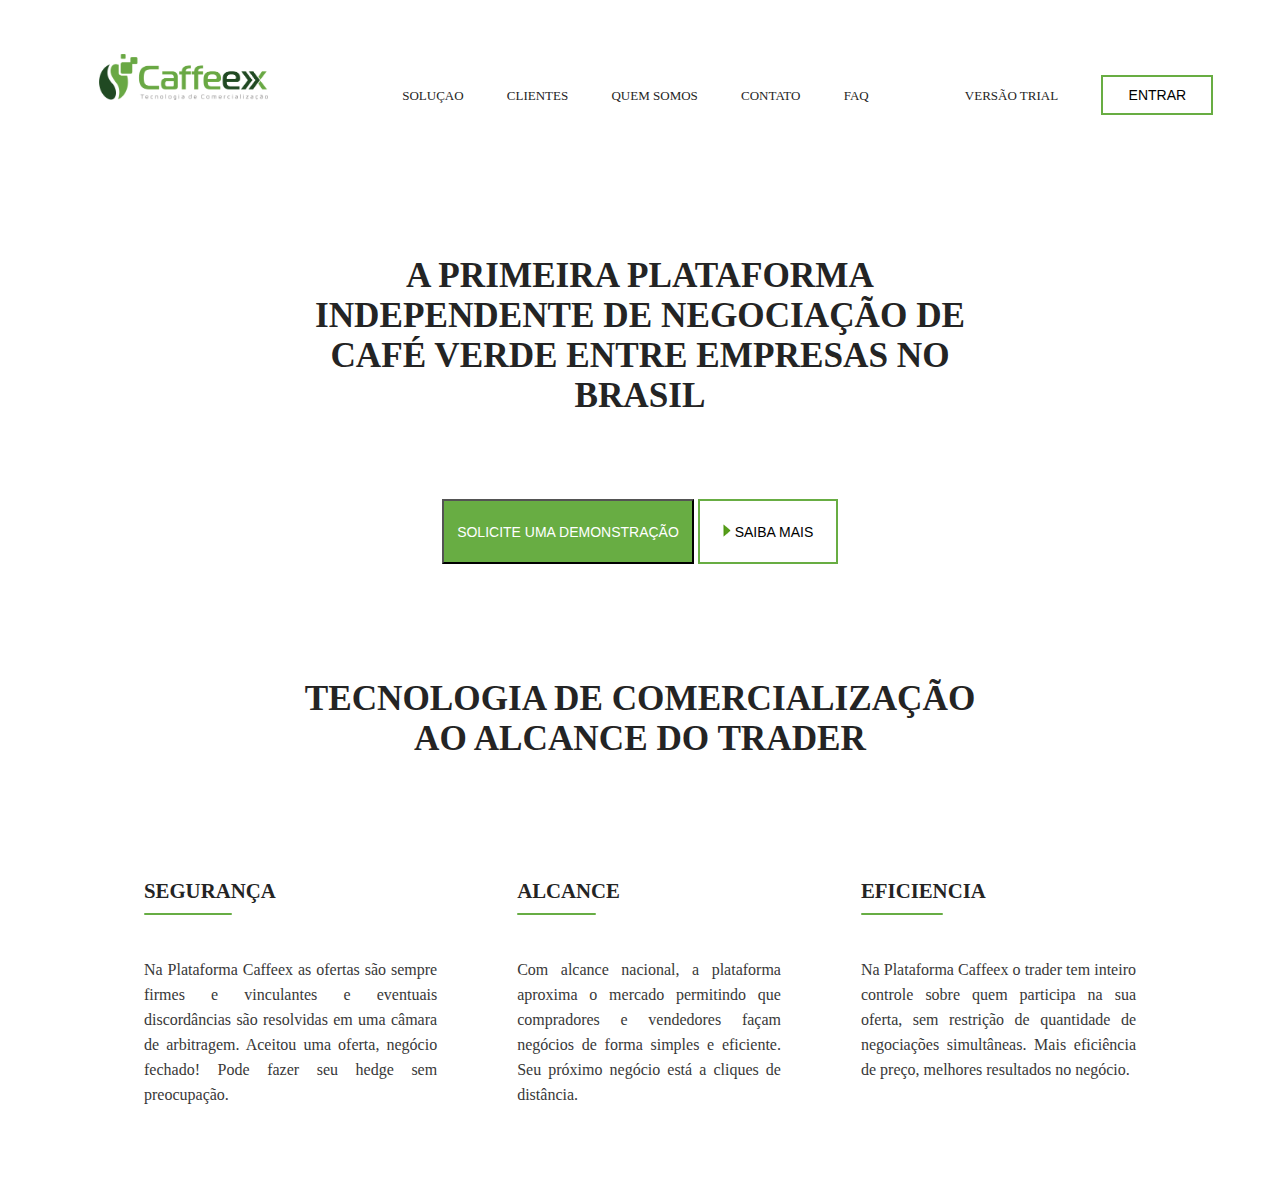
==== app/index.html @ cc2c42a1 "First commit" ====
<!DOCTYPE html>

<html>

<head>
    <meta charset="UTF-8">
    <meta name="description" content="A primeira plataforma independente de negociação de café verde entre empresas no brasil">
    <meta name="author" content="Cristina Benito">
    <meta name="viewport" content="width=device-width, initial-scale=1.0">
    <link rel="stylesheet" href="../assests/css/style.css" />
    <link rel="stylesheet" href="../assests/fonts/fontawesome-web/css/all.css">
    <link rel="stylesheet" href="../assests/fonts/font-lato/Lato-Regular.ttf">
</head>

<body>
    <div class="container">
        <header>
            <nav class="nav">
                <section class="nav-image">
                    <img src="../assests/imgs/logo.png">

                    <ul class="my-hover">
                        <li>SOLUÇAO</li>
                    </ul>
                    <ul class="my-hover">
                        <li>CLIENTES</li>
                    </ul>
                    <ul class="my-hover">
                        <li>QUEM SOMOS</li>
                    </ul>
                    <ul class="my-hover">
                        <li>CONTATO</li>
                    </ul>
                    <ul class="my-hover">
                        <li>FAQ</li>
                    </ul>
                </section>
                <section class="d-flex my-justify-content-end">
                    <ul class="my-hover">
                        <li>VERSÃO TRIAL</li>
                    </ul>

                    <ul>
                        <li><button class="my-button my-button-colorless nav-button">ENTRAR</button></li>
                    </ul>
                </section>

            </nav>
        </header>

        <section class="my-flex my-justify-content-center my-flex-column my-align-items-center my-width-100">
            <div class="slogan">
                <h3> a primeira plataforma independente de
                    negociação de café verde entre
                    empresas no brasil</h3>
            </div>

            <div class="buttons">
                <button class="my-button my-button-green button-info">SOLICITE UMA DEMONSTRAÇÃO</button>
                <button class="my-button my-button-colorless button-more"><img src="../assests/imgs/top.png"> SAIBA
                    MAIS</button>
            </div>
        </section>

        <section class="my-flex my-justify-content-center my-flex-column my-align-items-center my-width-100">
            <div class="slogan">
                <h3>tecnologia de comercialização <br>
                    ao alcance do trader</h3>
            </div>
        </section>

        <section class="display-col my-flex my-justify-content-between">
            <div class="text-col">
                <h4 class="my-h4">SEGURANÇA</h4>
                <p>Na Plataforma Caffeex as ofertas são sempre firmes e vinculantes e eventuais discordâncias são
                resolvidas em uma câmara de arbitragem. Aceitou uma oferta, negócio fechado! Pode fazer seu hedge
                sem preocupação.</p>
            </div>
            <div class="text-col">
                    <h4 class="my-h4">ALCANCE</h4>
                <p>Com alcance nacional, a plataforma aproxima o mercado permitindo que compradores e vendedores façam
                negócios de forma simples e eficiente. Seu próximo negócio está a cliques de distância.</p>
            </div>
            <div class="text-col">
                    <h4 class="my-h4">EFICIENCIA</h4>
               <p>Na Plataforma Caffeex o trader tem inteiro controle sobre quem participa na sua oferta, sem restrição
                de quantidade de negociações simultâneas. Mais eficiência de preço, melhores resultados no negócio.</p>
            </div>
        </section>


        <footer>

        </footer>
    </div>
</body>

</html>
---- assests/css/style.css ----
html, h3 {
    font-family: 'lato';
    color: #242424;
}

p {
    color: #383838;
}

.container {
    width: 100%;
}

.bg {
    background-image: url("../imgs/");
}

.nav section {
    display: inline-block;
    margin-left: 2em;
    padding: 1em;
    font-size: 13px;
}

.nav section ul {
    cursor: pointer;
    list-style: none;
    display: inline-block;
}

.nav section ul li {
    justify-content: center;
}

.my-hover li:hover {
    display: flex;
    align-items: flex-end;
    width: 120%;
    height: 2px;
    line-height: 2em;
    border-radius: 20px;
    background-color: #67AD44; 
  
}

.nav-image img{
    max-width: 13em;
    margin: 2.5em 7em 0em 4em;
}

.my-button {
    font-size: 14px;
    text-align: center;
}

.my-button-colorless {
    background-color: #ffffff;
    border: 2px solid #68ad43;
}

.my-button-colorless:hover {
    background-color: #68ad43;
    color: #ffffff;
}

.nav-button {
    width: 8em; 
    padding: 0.7em 0.5em;  
}

.my-button-green {
    background-color: #68ad43;
    color: #ffffff;
}

.my-button-green:hover {
    background-color: #ffffff;
    color: #000000;
}

.button-info {
    width: 18em;
    padding: 1.6em 0.2em;
    cursor: pointer;
}

.button-more {
    width: 10em;
    padding: 1.6em 0.2em;
    cursor: pointer;
}

.my-flex {
    display: flex;
}

.my-justify-content-start {
    justify-content: flex-start;
}

.my-justify-content-between {
    justify-content: space-between;
}

.my-justify-content-end {
    justify-content: flex-end;
}

.my-align-items-start {
    align-items: flex-start;
}

.my-align-items-center {
    align-items: center;
}

.my-align-items-end {
    align-items: flex-end;
}

.my-flex-column {
    flex-direction: column;
}

.my-width-100 {
    width: 100%;
}

.slogan {
    width: 45em;
    margin-top: 5em;
}

.slogan h3 {
    text-align: center;
    text-transform: uppercase;
    word-wrap: break-word;
    font-size: 2.2em;

}

.buttons {
    margin-top: 3em;
    text-align: center;
}

.display-col {
    margin: 1em 6em;
 }
 

.text-col {
   margin: 1.5em 1.5em;
   padding: 1em;
   line-height: 25px;
   text-align: justify;
}

.text-col h4 {
    font-size: 1.3em;
    margin-bottom: 2em;
}


.my-h4:after {
    content: ' ';
    display: flex;
    width: 30%;
    height: 2px;
    margin-top: 10px;
    border-radius: 20px;
    background-color: #67AD44;
}
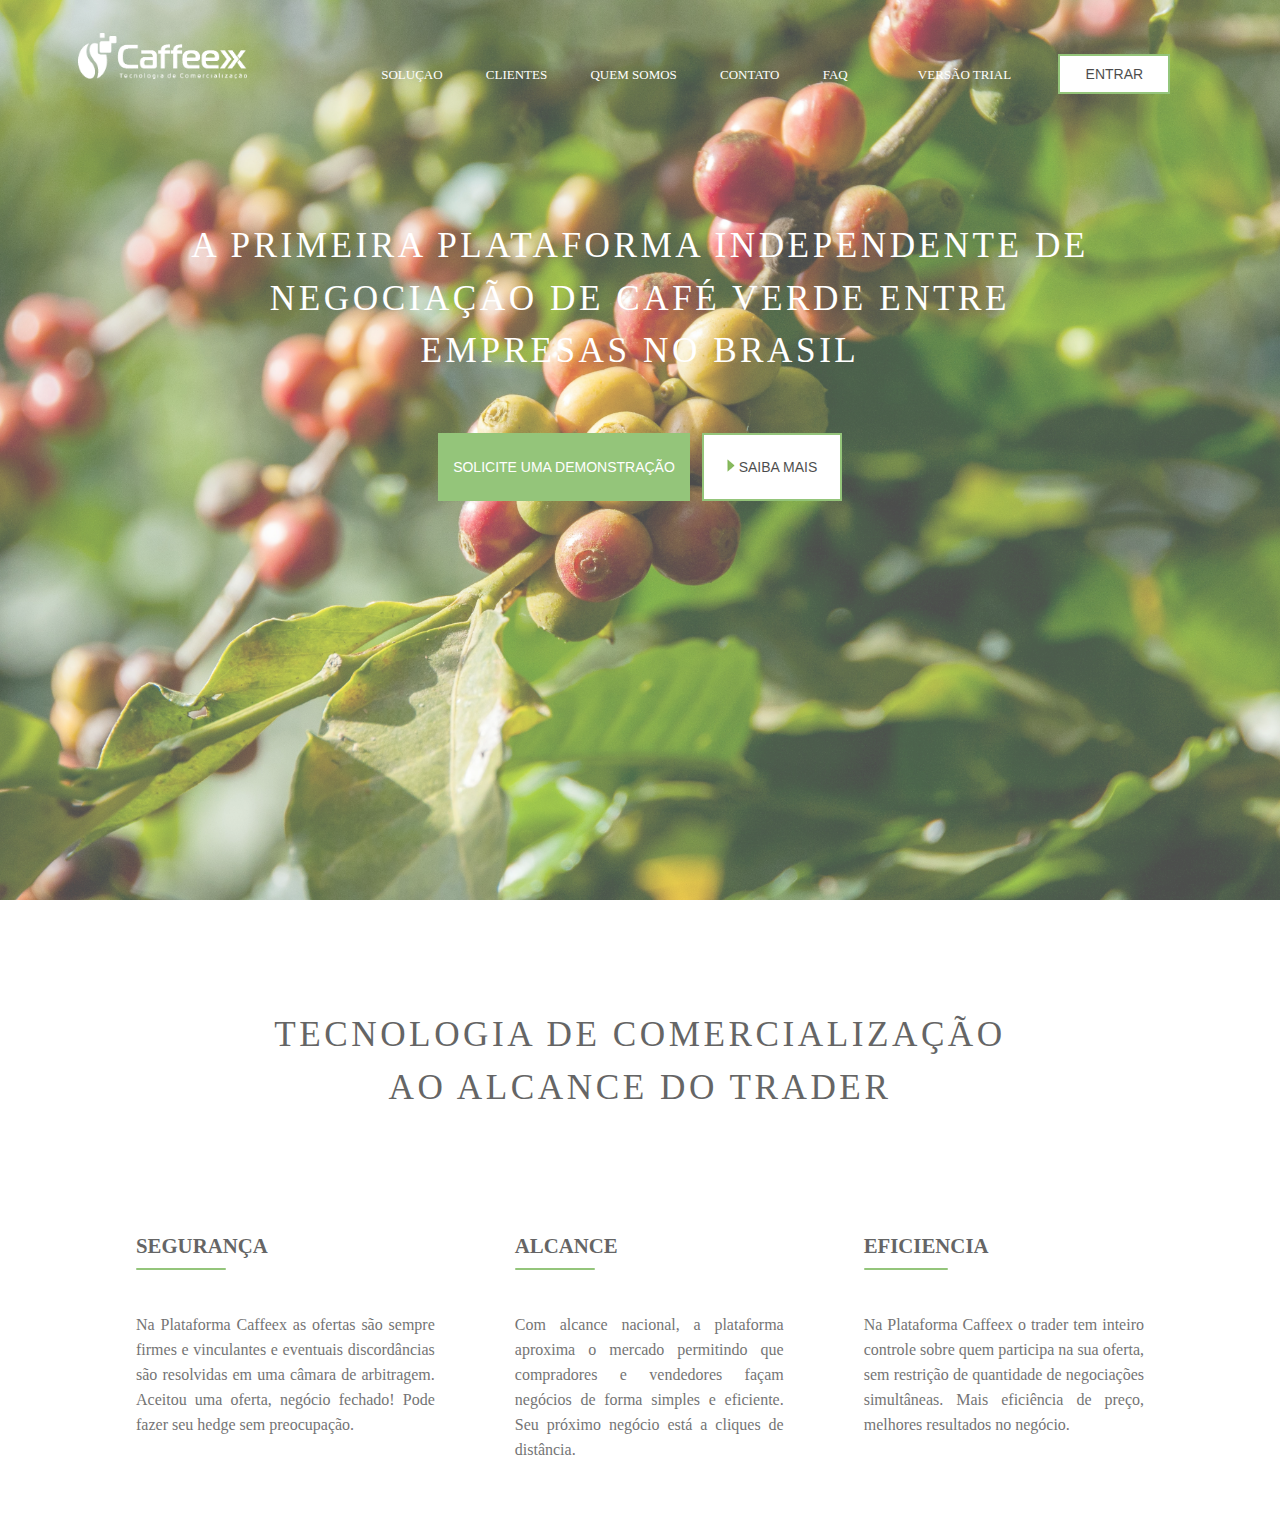
==== commit b3e8ad8f: "Add animation" ====
--- a/app/index.html
+++ b/app/index.html
@@ -13,11 +13,11 @@
 </head>
 
 <body>
-    <div class="container">
+    <div class="bg">
         <header>
-            <nav class="nav">
+            <nav class="nav text-white">
                 <section class="nav-image">
-                    <img src="../assests/imgs/logo.png">
+                    <img src="../assests/imgs/logo-caffeex.png">
 
                     <ul class="my-hover">
                         <li>SOLUÇAO</li>
@@ -50,7 +50,7 @@
 
         <section class="my-flex my-justify-content-center my-flex-column my-align-items-center my-width-100">
             <div class="slogan">
-                <h3> a primeira plataforma independente de
+                <h3 class="text-white"> a primeira plataforma independente de
                     negociação de café verde entre
                     empresas no brasil</h3>
             </div>
@@ -61,38 +61,52 @@
                     MAIS</button>
             </div>
         </section>
-
+    </div>
+    <div>
         <section class="my-flex my-justify-content-center my-flex-column my-align-items-center my-width-100">
             <div class="slogan">
                 <h3>tecnologia de comercialização <br>
                     ao alcance do trader</h3>
             </div>
         </section>
+    </div>
 
+    <div>
         <section class="display-col my-flex my-justify-content-between">
             <div class="text-col">
                 <h4 class="my-h4">SEGURANÇA</h4>
                 <p>Na Plataforma Caffeex as ofertas são sempre firmes e vinculantes e eventuais discordâncias são
-                resolvidas em uma câmara de arbitragem. Aceitou uma oferta, negócio fechado! Pode fazer seu hedge
-                sem preocupação.</p>
+                    resolvidas em uma câmara de arbitragem. Aceitou uma oferta, negócio fechado! Pode fazer seu
+                    hedge
+                    sem preocupação.</p>
             </div>
             <div class="text-col">
-                    <h4 class="my-h4">ALCANCE</h4>
-                <p>Com alcance nacional, a plataforma aproxima o mercado permitindo que compradores e vendedores façam
-                negócios de forma simples e eficiente. Seu próximo negócio está a cliques de distância.</p>
+                <h4 class="my-h4">ALCANCE</h4>
+                <p>Com alcance nacional, a plataforma aproxima o mercado permitindo que compradores e vendedores
+                    façam
+                    negócios de forma simples e eficiente. Seu próximo negócio está a cliques de distância.</p>
             </div>
             <div class="text-col">
-                    <h4 class="my-h4">EFICIENCIA</h4>
-               <p>Na Plataforma Caffeex o trader tem inteiro controle sobre quem participa na sua oferta, sem restrição
-                de quantidade de negociações simultâneas. Mais eficiência de preço, melhores resultados no negócio.</p>
+                <h4 class="my-h4">EFICIENCIA</h4>
+                <p>Na Plataforma Caffeex o trader tem inteiro controle sobre quem participa na sua oferta, sem
+                    restrição
+                    de quantidade de negociações simultâneas. Mais eficiência de preço, melhores resultados no
+                    negócio.</p>
             </div>
         </section>
 
+        <section class="">
+            <footer>
 
-        <footer>
+            </footer>
 
-        </footer>
+        </section>
     </div>
+
+
+    <footer>
+
+    </footer>
 </body>
 
 </html>--- a/assests/css/style.css
+++ b/assests/css/style.css
@@ -1,3 +1,7 @@
+body {
+    margin: 0;
+    opacity: 0.7;
+}
 html, h3 {
     font-family: 'lato';
     color: #242424;
@@ -7,18 +11,37 @@
     color: #383838;
 }
 
-.container {
+.text-white {
+    color: #ffffff;
+}
+
+.bg {
+    background-image: url("../imgs/animation/img1.jpg");
+    background-repeat: no-repeat;
     width: 100%;
-}
-
-.bg {
-    background-image: url("../imgs/");
+    height: 100vh;
+    background-position: center;
+    background-size: cover;
+    animation-name: animation;
+    animation-duration: 20s;
+    animation-iteration-count: infinite;
+    animation-delay: 5s;
+}
+
+@keyframes animation {
+    0%   { background-image: url("../imgs/animation/img1.jpg");}
+    15%  { background-image: url("../imgs/animation/img2.jpg");}
+    35%  { background-image: url("../imgs/animation/img3.jpg");}
+    50%  { background-image: url("../imgs/animation/img4.jpg");}
+    70%  { background-image: url("../imgs/animation/img5.jpg");}
+    85%  { background-image: url("../imgs/animation/img6.jpg");}
+    100% { background-image: url("../imgs/animation/img7.jpg");}
+
 }
 
 .nav section {
     display: inline-block;
     margin-left: 2em;
-    padding: 1em;
     font-size: 13px;
 }
 
@@ -40,7 +63,6 @@
     line-height: 2em;
     border-radius: 20px;
     background-color: #67AD44; 
-  
 }
 
 .nav-image img{
@@ -51,6 +73,7 @@
 .my-button {
     font-size: 14px;
     text-align: center;
+    margin: 4px;
 }
 
 .my-button-colorless {
@@ -69,6 +92,7 @@
 }
 
 .my-button-green {
+    border: 2px solid #68ad43;
     background-color: #68ad43;
     color: #ffffff;
 }
@@ -80,13 +104,13 @@
 
 .button-info {
     width: 18em;
-    padding: 1.6em 0.2em;
+    padding: 1.7em 0.2em;
     cursor: pointer;
 }
 
 .button-more {
     width: 10em;
-    padding: 1.6em 0.2em;
+    padding: 1.7em 0.2em;
     cursor: pointer;
 }
 
@@ -127,8 +151,8 @@
 }
 
 .slogan {
-    width: 45em;
-    margin-top: 5em;
+    width: 60em;
+    margin-top: 4.6em;
 }
 
 .slogan h3 {
@@ -136,11 +160,13 @@
     text-transform: uppercase;
     word-wrap: break-word;
     font-size: 2.2em;
-
+    line-height: 1.5em;
+    letter-spacing: 0.1em;
+    font-weight: 400;
 }
 
 .buttons {
-    margin-top: 3em;
+    margin-top: 1em;
     text-align: center;
 }
 
@@ -170,4 +196,5 @@
     margin-top: 10px;
     border-radius: 20px;
     background-color: #67AD44;
-}+}
+
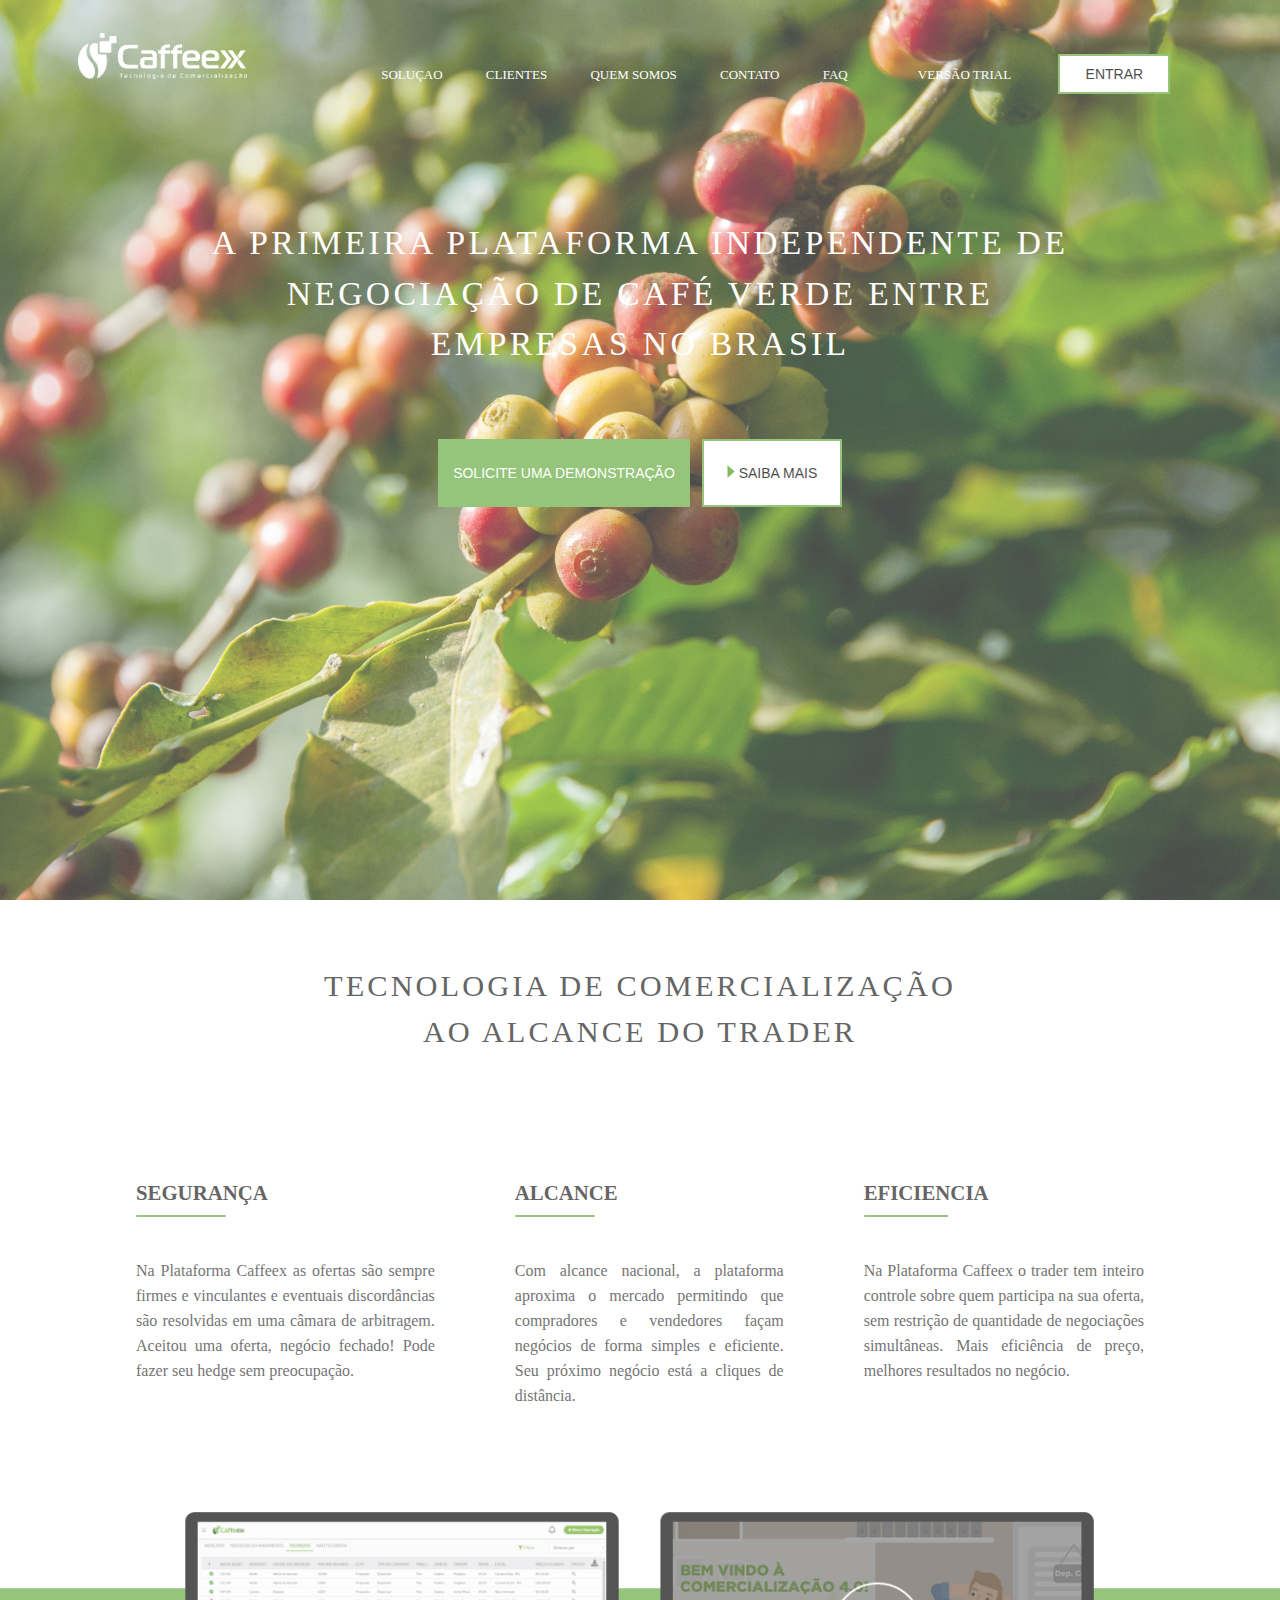
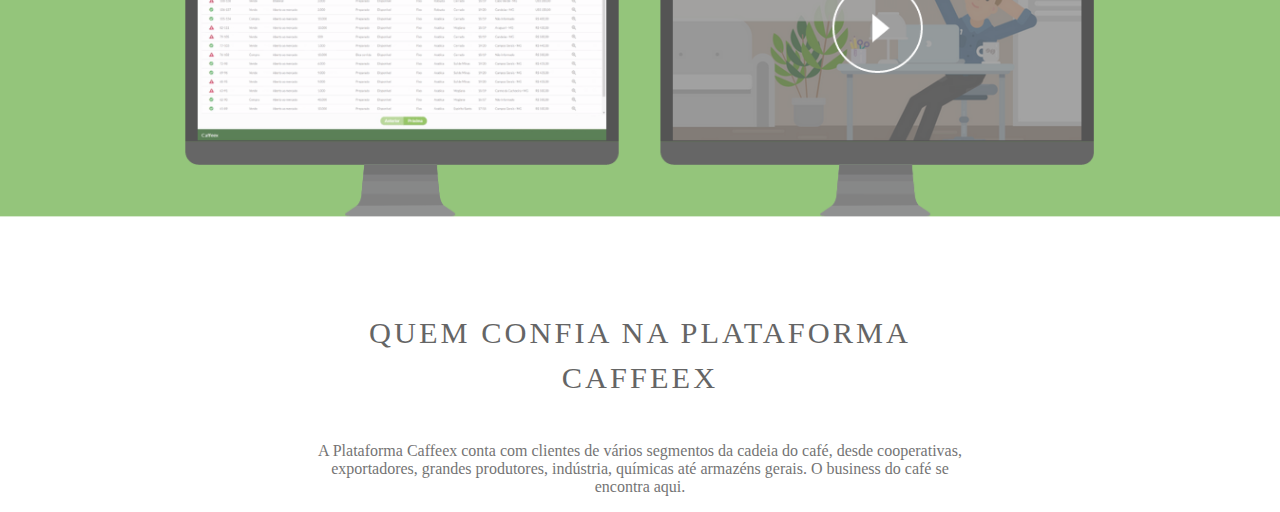
==== commit aafa4591: "Add clients container" ====
--- a/app/index.html
+++ b/app/index.html
@@ -64,9 +64,9 @@
     </div>
     <div>
         <section class="my-flex my-justify-content-center my-flex-column my-align-items-center my-width-100">
-            <div class="slogan">
-                <h3>tecnologia de comercialização <br>
-                    ao alcance do trader</h3>
+            <div class="info">
+                <h4>tecnologia de comercialização
+                    ao alcance do trader</h4>
             </div>
         </section>
     </div>
@@ -95,11 +95,18 @@
             </div>
         </section>
 
-        <section class="">
-            <footer>
+        <section class="half-green">
+            <img src="../assests/imgs/screen.png">
 
-            </footer>
+        </section>
 
+        <section class="my-flex my-justify-content-center my-flex-column my-align-items-center my-width-100">
+            <div class="info">
+                <h4>Quem confia na plataforma caffeex</h4>
+                <p class="clients">A Plataforma Caffeex conta com clientes de vários segmentos da cadeia do café, desde cooperativas,
+                    exportadores, grandes produtores, indústria, químicas até armazéns gerais. O business do café se
+                    encontra aqui.</p>
+            </div>
         </section>
     </div>
 
--- a/assests/css/style.css
+++ b/assests/css/style.css
@@ -22,6 +22,7 @@
     height: 100vh;
     background-position: center;
     background-size: cover;
+    background-color: #272b2c;
     animation-name: animation;
     animation-duration: 20s;
     animation-iteration-count: infinite;
@@ -151,22 +152,35 @@
 }
 
 .slogan {
-    width: 60em;
+    width: 70%;
     margin-top: 4.6em;
 }
 
 .slogan h3 {
     text-align: center;
     text-transform: uppercase;
-    word-wrap: break-word;
-    font-size: 2.2em;
+    font-size: 2.1em;
     line-height: 1.5em;
     letter-spacing: 0.1em;
     font-weight: 400;
 }
 
+.info {
+    width: 52%;
+    margin-top: 1.5em;
+}
+
+.info h4 {
+    text-align: center;
+    text-transform: uppercase;
+    font-size: 1.9em;
+    line-height: 1.5em;
+    letter-spacing: 0.1em;
+    font-weight: 400;
+}
+
 .buttons {
-    margin-top: 1em;
+    margin-top: 2em;
     text-align: center;
 }
 
@@ -198,3 +212,11 @@
     background-color: #67AD44;
 }
 
+.half-green img {
+    width: 100%;
+    margin-top: 1em;
+}
+
+.clients {
+    text-align: center;
+}
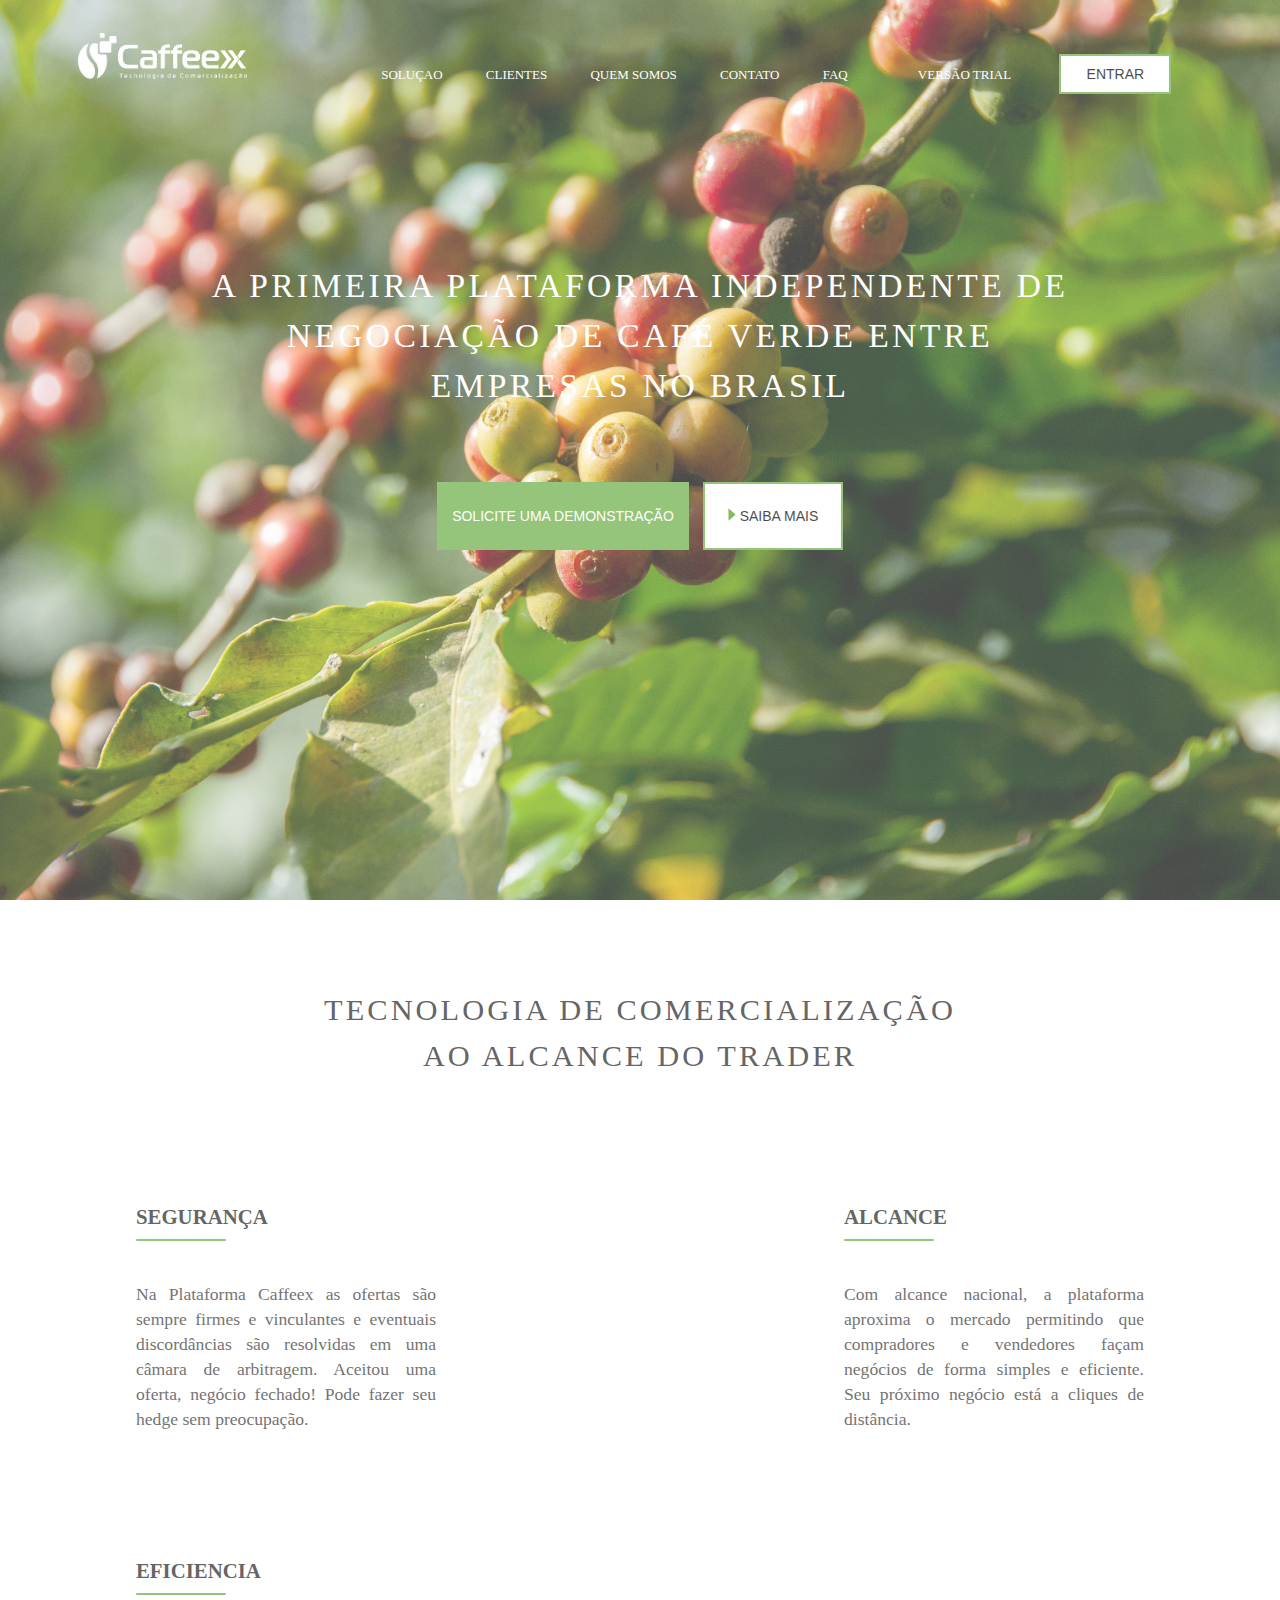
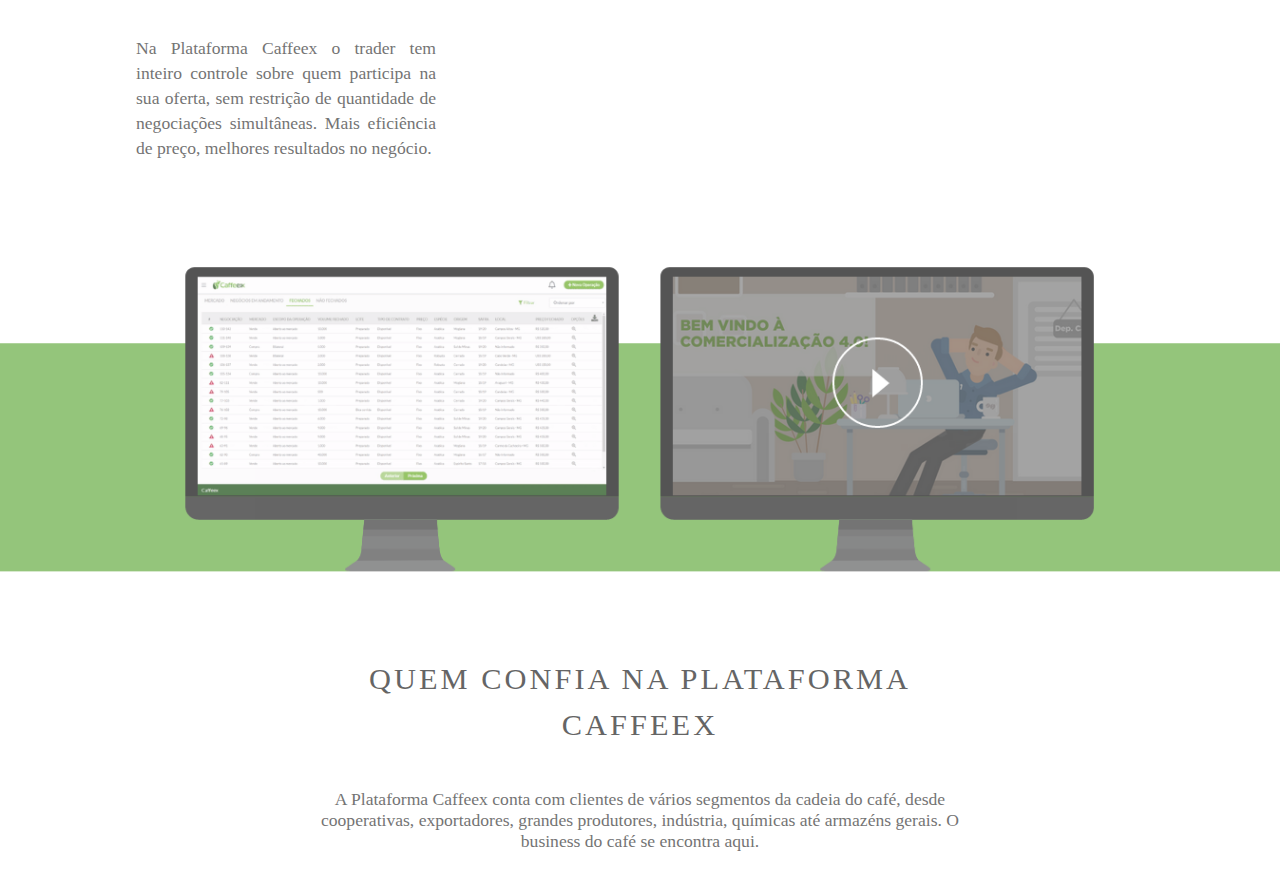
==== commit 920faddf: "Add media queries" ====
--- a/app/index.html
+++ b/app/index.html
@@ -13,107 +13,113 @@
 </head>
 
 <body>
-    <div class="bg">
-        <header>
-            <nav class="nav text-white">
-                <section class="nav-image">
-                    <img src="../assests/imgs/logo-caffeex.png">
+    <div>
+        <div class="bg">
+            <header>
+                <nav class="nav text-white">
+                    <section class="nav-image">
+                        <img src="../assests/imgs/logo-caffeex.png">
 
-                    <ul class="my-hover">
-                        <li>SOLUÇAO</li>
-                    </ul>
-                    <ul class="my-hover">
-                        <li>CLIENTES</li>
-                    </ul>
-                    <ul class="my-hover">
-                        <li>QUEM SOMOS</li>
-                    </ul>
-                    <ul class="my-hover">
-                        <li>CONTATO</li>
-                    </ul>
-                    <ul class="my-hover">
-                        <li>FAQ</li>
-                    </ul>
-                </section>
-                <section class="d-flex my-justify-content-end">
-                    <ul class="my-hover">
-                        <li>VERSÃO TRIAL</li>
-                    </ul>
+                        <ul class="my-hover">
+                            <li>SOLUÇAO</li>
+                        </ul>
+                        <ul class="my-hover">
+                            <li>CLIENTES</li>
+                        </ul>
+                        <ul class="my-hover">
+                            <li>QUEM SOMOS</li>
+                        </ul>
+                        <ul class="my-hover">
+                            <li>CONTATO</li>
+                        </ul>
+                        <ul class="my-hover">
+                            <li>FAQ</li>
+                        </ul>
+                    </section>
+                    <section class="d-flex my-justify-content-end">
+                        <ul class="my-hover">
+                            <li>VERSÃO TRIAL</li>
+                        </ul>
 
-                    <ul>
-                        <li><button class="my-button my-button-colorless nav-button">ENTRAR</button></li>
-                    </ul>
-                </section>
+                        <ul>
+                            <li><button class="my-button my-button-colorless nav-button">ENTRAR</button></li>
+                        </ul>
+                    </section>
 
-            </nav>
-        </header>
+                </nav>
+            </header>
 
-        <section class="my-flex my-justify-content-center my-flex-column my-align-items-center my-width-100">
-            <div class="slogan">
-                <h3 class="text-white"> a primeira plataforma independente de
-                    negociação de café verde entre
-                    empresas no brasil</h3>
+            <div class="principal my-flex my-justify-content-center my-flex-column my-align-items-center my-width-100">
+                <div class="slogan">
+                    <h3 class="text-white"> a primeira plataforma independente de
+                        negociação de café verde entre
+                        empresas no brasil
+                    </h3>
+                </div>
+
+                <div class="buttons">
+                    <button class="my-button my-button-green button-info">SOLICITE UMA DEMONSTRAÇÃO</button>
+                    <button class="my-button my-button-colorless button-more"><img src="../assests/imgs/top.png"> SAIBA
+                        MAIS
+                    </button>
+                </div>
             </div>
+        </div>
 
-            <div class="buttons">
-                <button class="my-button my-button-green button-info">SOLICITE UMA DEMONSTRAÇÃO</button>
-                <button class="my-button my-button-colorless button-more"><img src="../assests/imgs/top.png"> SAIBA
-                    MAIS</button>
-            </div>
-        </section>
-    </div>
-    <div>
-        <section class="my-flex my-justify-content-center my-flex-column my-align-items-center my-width-100">
+        <div class="slogan-trader my-flex my-justify-content-center my-flex-column my-align-items-center my-width-100">
             <div class="info">
                 <h4>tecnologia de comercialização
                     ao alcance do trader</h4>
             </div>
-        </section>
-    </div>
+        </div>
 
-    <div>
-        <section class="display-col my-flex my-justify-content-between">
-            <div class="text-col">
-                <h4 class="my-h4">SEGURANÇA</h4>
-                <p>Na Plataforma Caffeex as ofertas são sempre firmes e vinculantes e eventuais discordâncias são
-                    resolvidas em uma câmara de arbitragem. Aceitou uma oferta, negócio fechado! Pode fazer seu
-                    hedge
-                    sem preocupação.</p>
-            </div>
-            <div class="text-col">
-                <h4 class="my-h4">ALCANCE</h4>
-                <p>Com alcance nacional, a plataforma aproxima o mercado permitindo que compradores e vendedores
-                    façam
-                    negócios de forma simples e eficiente. Seu próximo negócio está a cliques de distância.</p>
-            </div>
-            <div class="text-col">
-                <h4 class="my-h4">EFICIENCIA</h4>
-                <p>Na Plataforma Caffeex o trader tem inteiro controle sobre quem participa na sua oferta, sem
-                    restrição
-                    de quantidade de negociações simultâneas. Mais eficiência de preço, melhores resultados no
-                    negócio.</p>
-            </div>
-        </section>
+        <div>
+            <section class="display-col my-flex my-justify-content-between">
+                <div class="text-col">
+                    <h4 class="my-h4">SEGURANÇA</h4>
+                    <p>Na Plataforma Caffeex as ofertas são sempre firmes e vinculantes e eventuais discordâncias são
+                        resolvidas em uma câmara de arbitragem. Aceitou uma oferta, negócio fechado! Pode fazer seu
+                        hedge
+                        sem preocupação.</p>
+                </div>
+                <div class="text-col">
+                    <h4 class="my-h4">ALCANCE</h4>
+                    <p>Com alcance nacional, a plataforma aproxima o mercado permitindo que compradores e vendedores
+                        façam
+                        negócios de forma simples e eficiente. Seu próximo negócio está a cliques de distância.</p>
+                </div>
+                <div class="text-col">
+                    <h4 class="my-h4">EFICIENCIA</h4>
+                    <p>Na Plataforma Caffeex o trader tem inteiro controle sobre quem participa na sua oferta, sem
+                        restrição
+                        de quantidade de negociações simultâneas. Mais eficiência de preço, melhores resultados no
+                        negócio.</p>
+                </div>
+            </section>
 
-        <section class="half-green">
-            <img src="../assests/imgs/screen.png">
+            <section class="half-green">
+                <img src="../assests/imgs/screen.png">
 
-        </section>
+            </section>
 
-        <section class="my-flex my-justify-content-center my-flex-column my-align-items-center my-width-100">
-            <div class="info">
-                <h4>Quem confia na plataforma caffeex</h4>
-                <p class="clients">A Plataforma Caffeex conta com clientes de vários segmentos da cadeia do café, desde cooperativas,
-                    exportadores, grandes produtores, indústria, químicas até armazéns gerais. O business do café se
-                    encontra aqui.</p>
-            </div>
-        </section>
-    </div>
+            <section class="my-flex my-justify-content-center my-flex-column my-align-items-center my-width-100">
+                <div class="info">
+                    <h4>Quem confia na plataforma caffeex</h4>
+                    <p class="clients">A Plataforma Caffeex conta com clientes de vários segmentos da cadeia do café,
+                        desde
+                        cooperativas,
+                        exportadores, grandes produtores, indústria, químicas até armazéns gerais. O business do café
+                        se
+                        encontra aqui.</p>
+                </div>
+            </section>
+        </div>
 
 
-    <footer>
+        <footer>
 
-    </footer>
+        </footer>
+    </div>
 </body>
 
 </html>--- a/assests/css/style.css
+++ b/assests/css/style.css
@@ -9,6 +9,7 @@
 
 p {
     color: #383838;
+    font-size: 1.1em;
 }
 
 .text-white {
@@ -50,6 +51,7 @@
     cursor: pointer;
     list-style: none;
     display: inline-block;
+    margin-bottom: 0em;
 }
 
 .nav section ul li {
@@ -74,7 +76,7 @@
 .my-button {
     font-size: 14px;
     text-align: center;
-    margin: 4px;
+    margin: 5px;
 }
 
 .my-button-colorless {
@@ -151,9 +153,14 @@
     width: 100%;
 }
 
+.principal {
+    margin-top: 7em;
+    margin-bottom: 1em;
+}
+
 .slogan {
     width: 70%;
-    margin-top: 4.6em;
+    margin-top: 1em;
 }
 
 .slogan h3 {
@@ -165,9 +172,18 @@
     font-weight: 400;
 }
 
+.buttons {
+    margin-top: 2em;
+    text-align: center;
+}
+
+.slogan-trader {
+    margin-top: 2em;
+}
+
 .info {
     width: 52%;
-    margin-top: 1.5em;
+    margin-top: 1em;
 }
 
 .info h4 {
@@ -179,21 +195,17 @@
     font-weight: 400;
 }
 
-.buttons {
-    margin-top: 2em;
-    text-align: center;
-}
-
 .display-col {
     margin: 1em 6em;
- }
- 
+    flex-wrap: wrap;
+}
 
 .text-col {
    margin: 1.5em 1.5em;
    padding: 1em;
    line-height: 25px;
    text-align: justify;
+   max-width: 300px;
 }
 
 .text-col h4 {
@@ -220,3 +232,257 @@
 .clients {
     text-align: center;
 }
+
+@media only screen and (min-width: 800px) and (max-width: 920px){
+    .principal {
+        margin-top: 5em;
+        margin-bottom: 1em;
+    }
+
+    .buttons {
+        margin-top: 2em;
+    }
+
+    .slogan h3 {
+        margin-bottom: 1em;
+        font-size: 1.4em;
+        line-height: 1.3em;
+    }
+
+    .info h4 {
+        margin-top: 0em;
+        margin-bottom: 0em;
+        font-size: 1.3em;
+        line-height: 1em;
+    }
+
+
+    .display-col {
+        margin: 1em 0em;
+    }
+
+    .bg {
+        height: 70vh;
+    }
+}
+
+@media only screen and (min-width: 751px) and (max-width: 799px){
+    .principal {
+        margin-top: 5em;
+        margin-bottom: 1em;
+    }
+
+    .buttons {
+        margin-top: 2em;
+    }
+
+    .slogan h3 {
+        margin-bottom: 1em;
+        font-size: 1.4em;
+        line-height: 1.3em;
+    }
+
+    .info h4 {
+        margin-top: 0em;
+        margin-bottom: 0em;
+        font-size: 1.3em;
+        line-height: 1em;
+    }
+
+
+    .display-col {
+        margin: 1em 0em;
+    }
+
+    .bg {
+        height: 75vh;
+    }
+
+}
+
+@media only screen and (min-width: 621px) and (max-width: 750px){
+    .principal {
+        margin-top: 1em;
+        margin-bottom: 1em;
+    }
+
+    .buttons {
+        margin-top: 1em;
+    }
+
+    .slogan h3 {
+        margin-bottom: 1em;
+        font-size: 1.4em;
+        line-height: 1.3em;
+    }
+
+    .info h4 {
+        margin-top: 5em;
+        margin-bottom: 0em;
+        font-size: 1.3em;
+        line-height: 1em;
+    }
+
+
+    .display-col {
+        margin: 1em 10em;
+    }
+
+}
+
+@media only screen and (min-width: 581px) and (max-width: 620px){
+    .principal {
+        margin-top: 4em;
+        margin-bottom: 1em;
+    }
+
+    .buttons {
+        margin-top: 2em;
+    }
+
+    .slogan h3 {
+        margin-bottom: 0em;
+        font-size: 1.7em;
+        line-height: 1.5em;
+    }
+
+    .info h4 {
+        margin-top: 0em;
+        margin-bottom: 0em;
+        font-size: 1.3em;
+        line-height: 1em;
+    }
+
+
+    .display-col {
+        margin: 1em 1em;
+    }
+
+}
+
+@media only screen and (max-width: 580px) {
+    .principal {
+        margin-top: 0;
+    }
+}
+
+@media only screen and (min-width: 415px) and (max-width: 580px){
+    .buttons {
+        margin-top: 2em;
+    }
+
+    .slogan h3 {
+        margin-bottom: 0em;
+        font-size: 1.7em;
+        line-height: 1.5em;
+    }
+
+    .info h4 {
+        margin-top: 0em;
+        margin-bottom: 0em;
+        font-size: 1.3em;
+        line-height: 1em;
+    }
+
+
+    .display-col {
+        margin: 1em 1em;
+    }
+
+}
+
+@media only screen and (min-width: 377px) and (max-width: 414px){
+    .buttons {
+        margin-top: 1em;
+    }
+
+    .slogan h3 {
+        margin-bottom: 1em;
+        font-size: 1.7em;
+        line-height: 1.4em;
+    }
+
+    .info h4 {
+        margin-top: 0.5em;
+        margin-bottom: 0em;
+        font-size: 1.3em;
+        line-height: 1em;
+    }
+
+
+    .display-col {
+        margin: 1em 2em;
+    }
+}
+
+
+@media only screen and (min-width: 272px) and (max-width: 376px){
+    .buttons {
+        margin-top: 1em;
+    }
+
+    .slogan h3 {
+        margin-bottom: 1em;
+        font-size: 1.6em;
+        line-height: 1.4em;
+    }
+
+    .info h4 {
+        margin-top: 2.5em;
+        margin-bottom: 0em;
+        font-size: 1.3em;
+        line-height: 1em;
+    }
+
+
+    .display-col {
+        margin: 1em 2em;
+    }
+}
+
+@media only screen and (min-width: 0) and (max-width: 272) {
+    .slogan {
+        margin-top: 2em;
+        margin-left: 2em;
+    }
+
+    .slogan-trader {
+        margin-top: 0em;
+    }
+
+    .slogan h3 {
+        margin-top: 0em;
+        margin-bottom:0em;
+        font-size: 1.5em;
+        line-height: 1em;
+    }
+
+    .buttons {
+        margin-top: 1.5em;
+        margin-bottom: 0em;
+    }
+
+    .info {
+        margin-top: 1em;
+    }
+
+    .button-info {
+        width: 12em;
+        padding: 1.2em 0.1em;
+    }
+
+    .button-more {
+        width: 8em;
+        padding: 1.2em 0.1em;
+    }
+
+    .info h4 {
+        margin-top: 1em;
+        margin-bottom: 0em;
+        font-size: 1em;
+        line-height: 1em;
+    }
+
+}
+
+
